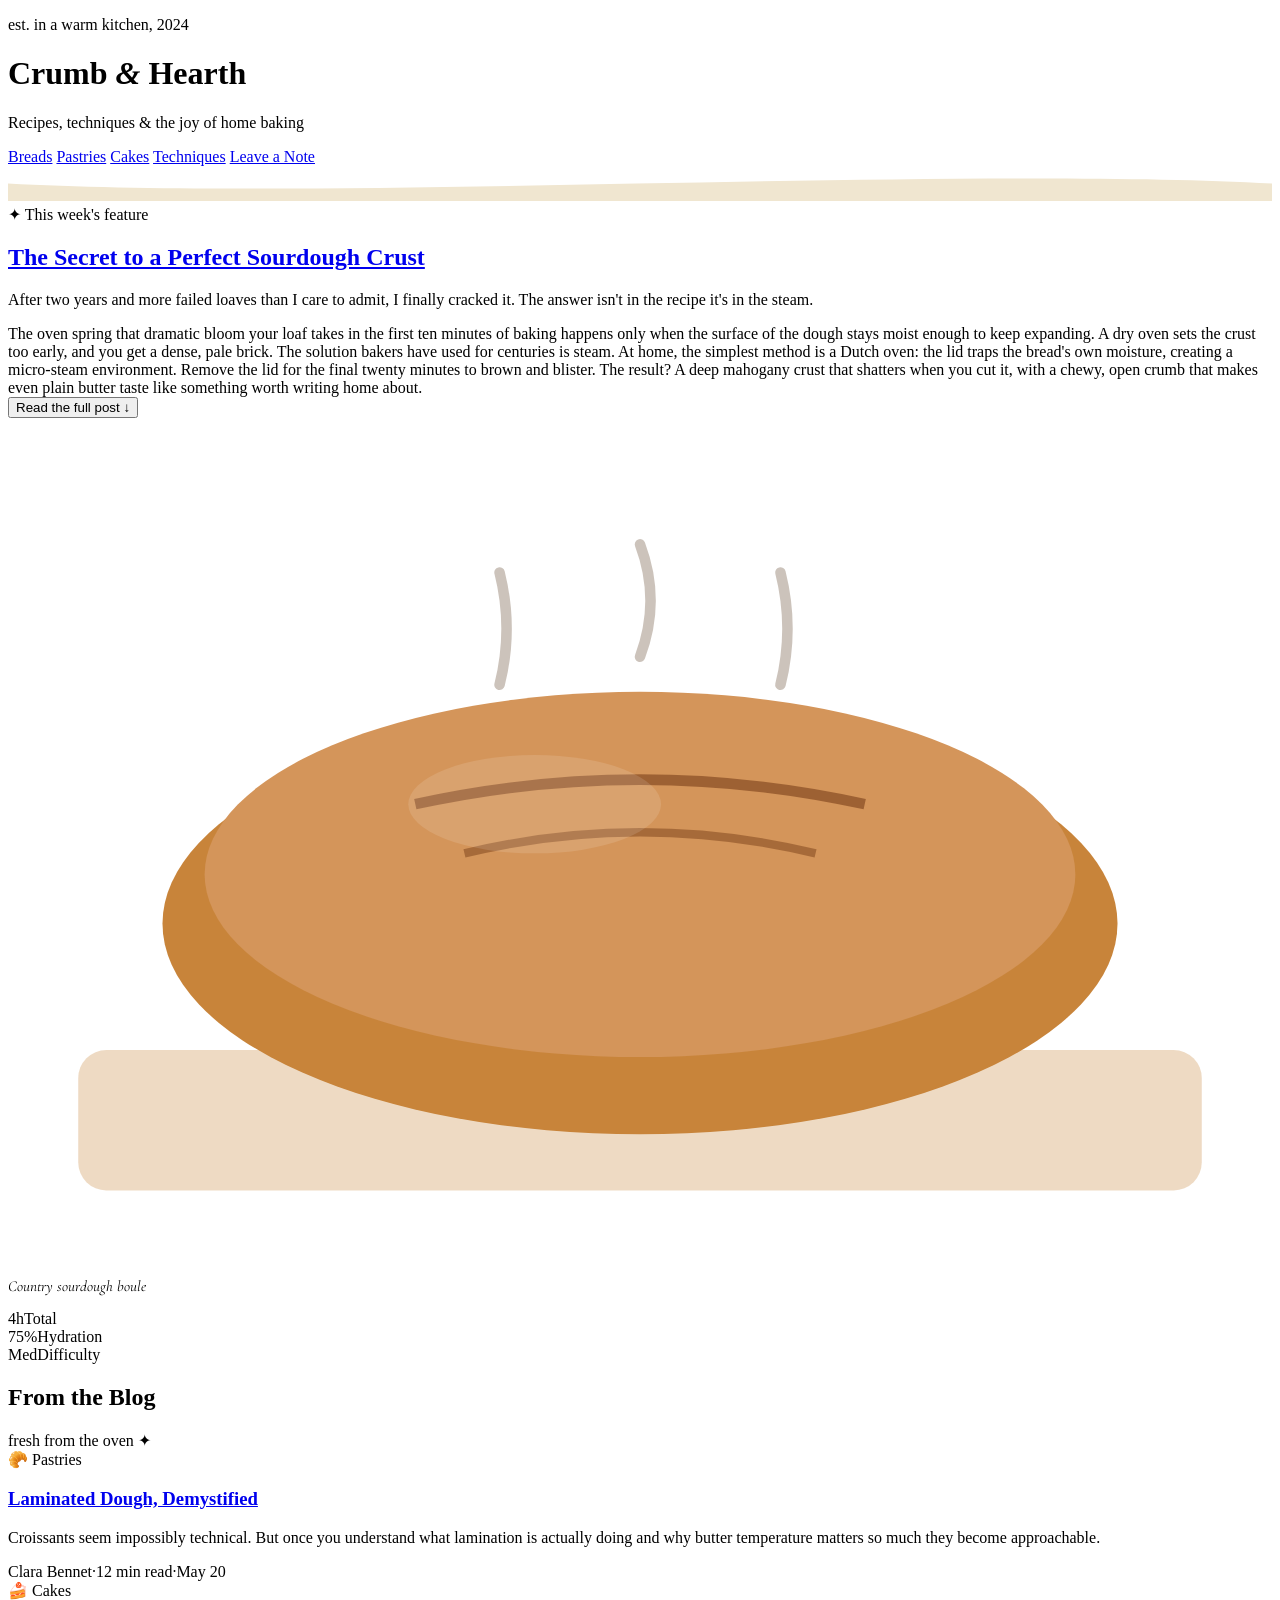
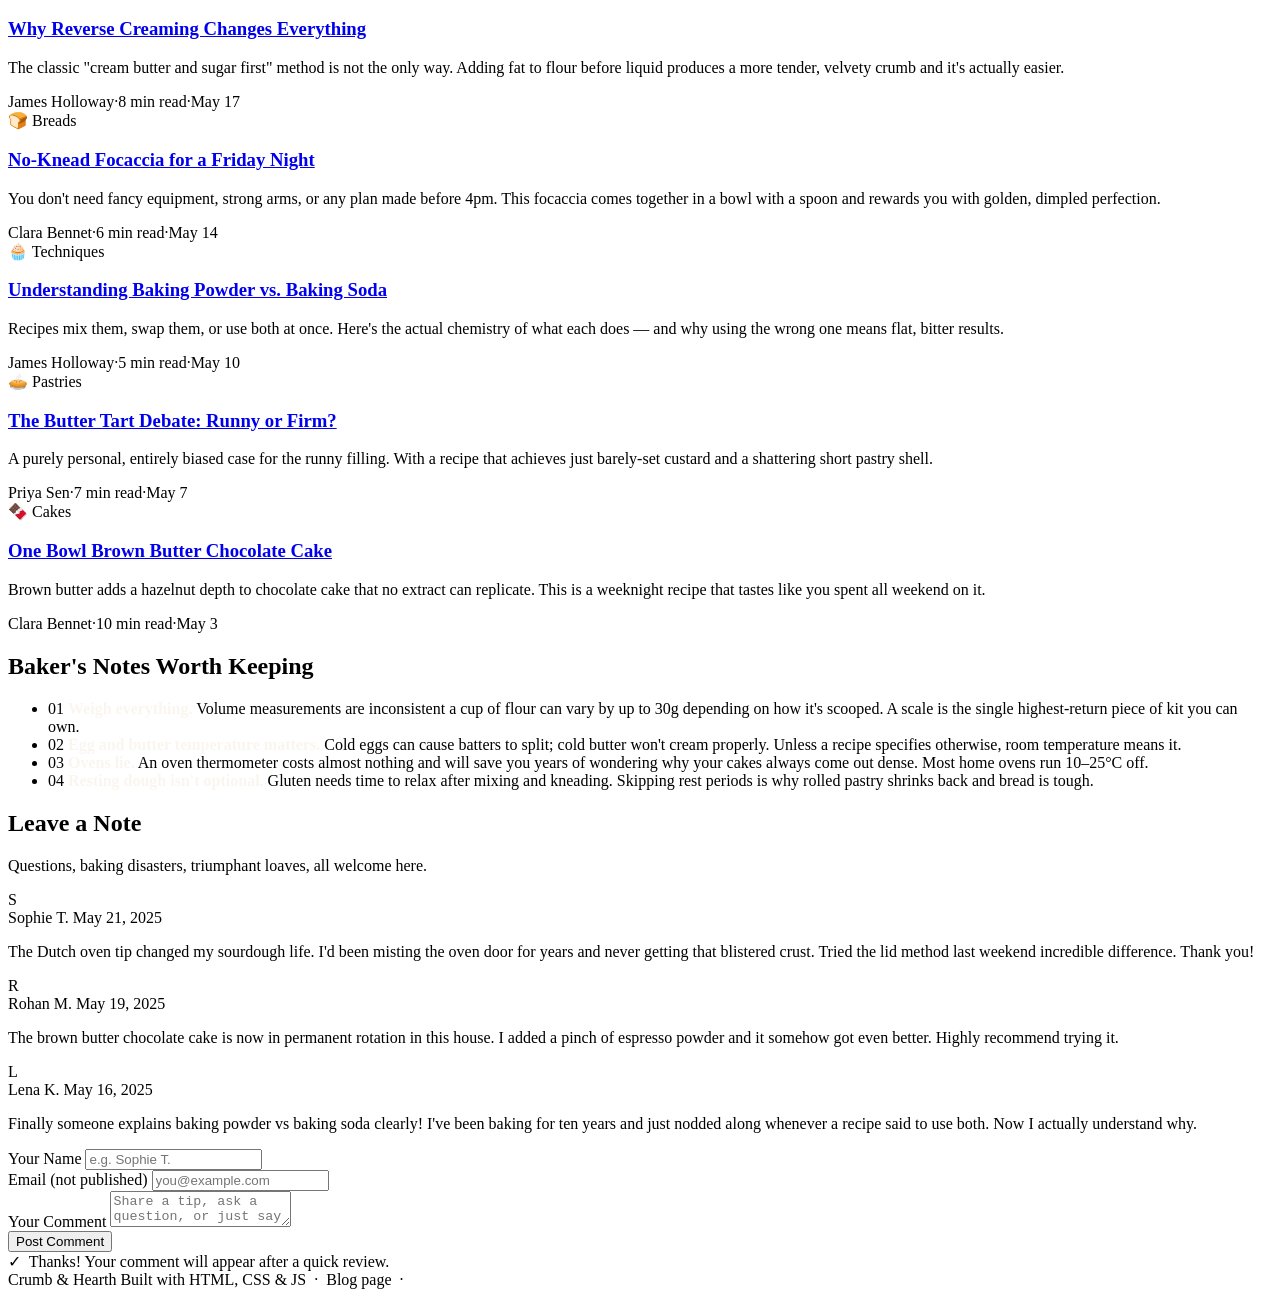
==== index.html @ c9cf41a8 "added the html" ====
<!doctype html>
<html lang="en">
  <head>
    <meta charset="UTF-8" />
    <meta name="viewport" content="width=device-width, initial-scale=1.0" />
    <title>Crumb & Hearth - A Baking Blog</title>
    <link rel="preconnect" href="https://fonts.googleapis.com" />
    <link
      href="https://fonts.googleapis.com/css2?family=Cormorant+Garamond:ital,wght@0,400;0,600;1,400;1,600&family=Lato:wght@300;400;700&family=Caveat:wght@500&display=swap"
      rel="stylesheet"
    />
    <link rel="stylesheet" href="style.css" />
  </head>
  <body>
    <!-- HEADER -->
    <header>
      <p class="header-eyebrow">est. in a warm kitchen, 2024</p>
      <h1>Crumb <em>&</em> Hearth</h1>
      <p class="sub">Recipes, techniques &amp; the joy of home baking</p>
      <nav>
        <a href="#">Breads</a>
        <a href="#">Pastries</a>
        <a href="#">Cakes</a>
        <a href="#">Techniques</a>
        <a href="#leave-a-note">Leave a Note</a>
      </nav>
      <svg
        class="wave-divider"
        viewBox="0 0 1440 40"
        preserveAspectRatio="none"
        xmlns="http://www.w3.org/2000/svg"
      >
        <path
          d="M0,20 C360,40 1080,0 1440,20 L1440,40 L0,40 Z"
          fill="#f0e6d0"
        />
      </svg>
    </header>

    <!-- HERO -->
    <section class="hero">
      <div class="hero-text">
        <span class="tag">✦ This week's feature</span>
        <h2>
          <a href="#" onclick="toggleFull(event, 'hero-full')"
            >The Secret to a Perfect Sourdough Crust</a
          >
        </h2>
        <p>
          After two years and more failed loaves than I care to admit, I finally
          cracked it. The answer isn't in the recipe it's in the steam.
        </p>
        <div class="post-full-text" id="hero-full">
          The oven spring that dramatic bloom your loaf takes in the first ten
          minutes of baking happens only when the surface of the dough stays
          moist enough to keep expanding. A dry oven sets the crust too early,
          and you get a dense, pale brick. The solution bakers have used for
          centuries is steam. At home, the simplest method is a Dutch oven: the
          lid traps the bread's own moisture, creating a micro-steam
          environment. Remove the lid for the final twenty minutes to brown and
          blister. The result? A deep mahogany crust that shatters when you cut
          it, with a chewy, open crumb that makes even plain butter taste like
          something worth writing home about.
        </div>
        <button
          class="read-btn"
          onclick="toggleFull(event, 'hero-full')"
          id="btn-hero-full"
        >
          Read the full post ↓
        </button>
      </div>
      <div class="hero-visual">
        <div class="bread-card">
          <!-- Illustrated sourdough loaf -->
          <svg viewBox="0 0 180 120" xmlns="http://www.w3.org/2000/svg">
            <!-- cutting board -->
            <rect
              x="10"
              y="90"
              width="160"
              height="20"
              rx="4"
              fill="#c8843a"
              opacity="0.3"
            />
            <!-- loaf body -->
            <ellipse cx="90" cy="72" rx="68" ry="30" fill="#c8843a" />
            <ellipse cx="90" cy="65" rx="62" ry="26" fill="#d4955a" />
            <!-- score marks -->
            <path
              d="M58,55 Q90,48 122,55"
              stroke="#7a4019"
              stroke-width="1.5"
              fill="none"
              opacity="0.6"
            />
            <path
              d="M65,62 Q90,56 115,62"
              stroke="#7a4019"
              stroke-width="1.2"
              fill="none"
              opacity="0.5"
            />
            <!-- highlight -->
            <ellipse
              cx="75"
              cy="55"
              rx="18"
              ry="7"
              fill="white"
              opacity="0.12"
            />
            <!-- steam wisps -->
            <path
              d="M70,38 Q72,30 70,22"
              stroke="#9a8878"
              stroke-width="1.5"
              fill="none"
              stroke-linecap="round"
              opacity="0.5"
            />
            <path
              d="M90,34 Q93,26 90,18"
              stroke="#9a8878"
              stroke-width="1.5"
              fill="none"
              stroke-linecap="round"
              opacity="0.5"
            />
            <path
              d="M110,38 Q112,30 110,22"
              stroke="#9a8878"
              stroke-width="1.5"
              fill="none"
              stroke-linecap="round"
              opacity="0.5"
            />
          </svg>
          <p
            style="
              font-family: &quot;Cormorant Garamond&quot;, serif;
              font-style: italic;
              font-size: 0.95rem;
              color: var(--muted);
              margin-top: 0.8rem;
            "
          >
            Country sourdough boule
          </p>
          <div class="recipe-stats">
            <div class="stat">
              <span class="val">4h</span><span class="lbl">Total</span>
            </div>
            <div class="stat">
              <span class="val">75%</span><span class="lbl">Hydration</span>
            </div>
            <div class="stat">
              <span class="val">Med</span><span class="lbl">Difficulty</span>
            </div>
          </div>
        </div>
      </div>
    </section>

    <!-- POST GRID -->
    <div class="section-header">
      <h2>From the Blog</h2>
      <div class="line"></div>
      <span class="handwritten">fresh from the oven ✦</span>
    </div>

    <section class="posts-grid">
      <article class="post-card">
        <span class="icon">🥐</span>
        <span class="category">Pastries</span>
        <h3><a href="#">Laminated Dough, Demystified</a></h3>
        <p>
          Croissants seem impossibly technical. But once you understand what
          lamination is actually doing and why butter temperature matters so
          much they become approachable.
        </p>
        <div class="meta">
          <span>Clara Bennet</span><span class="dot">·</span
          ><span>12 min read</span><span class="dot">·</span><span>May 20</span>
        </div>
      </article>

      <article class="post-card">
        <span class="icon">🍰</span>
        <span class="category">Cakes</span>
        <h3><a href="#">Why Reverse Creaming Changes Everything</a></h3>
        <p>
          The classic "cream butter and sugar first" method is not the only way.
          Adding fat to flour before liquid produces a more tender, velvety
          crumb and it's actually easier.
        </p>
        <div class="meta">
          <span>James Holloway</span><span class="dot">·</span
          ><span>8 min read</span><span class="dot">·</span><span>May 17</span>
        </div>
      </article>

      <article class="post-card">
        <span class="icon">🍞</span>
        <span class="category">Breads</span>
        <h3><a href="#">No-Knead Focaccia for a Friday Night</a></h3>
        <p>
          You don't need fancy equipment, strong arms, or any plan made before
          4pm. This focaccia comes together in a bowl with a spoon and rewards
          you with golden, dimpled perfection.
        </p>
        <div class="meta">
          <span>Clara Bennet</span><span class="dot">·</span
          ><span>6 min read</span><span class="dot">·</span><span>May 14</span>
        </div>
      </article>

      <article class="post-card">
        <span class="icon">🧁</span>
        <span class="category">Techniques</span>
        <h3><a href="#">Understanding Baking Powder vs. Baking Soda</a></h3>
        <p>
          Recipes mix them, swap them, or use both at once. Here's the actual
          chemistry of what each does — and why using the wrong one means flat,
          bitter results.
        </p>
        <div class="meta">
          <span>James Holloway</span><span class="dot">·</span
          ><span>5 min read</span><span class="dot">·</span><span>May 10</span>
        </div>
      </article>

      <article class="post-card">
        <span class="icon">🥧</span>
        <span class="category">Pastries</span>
        <h3><a href="#">The Butter Tart Debate: Runny or Firm?</a></h3>
        <p>
          A purely personal, entirely biased case for the runny filling. With a
          recipe that achieves just barely-set custard and a shattering short
          pastry shell.
        </p>
        <div class="meta">
          <span>Priya Sen</span><span class="dot">·</span><span>7 min read</span
          ><span class="dot">·</span><span>May 7</span>
        </div>
      </article>

      <article class="post-card">
        <span class="icon">🍫</span>
        <span class="category">Cakes</span>
        <h3><a href="#">One Bowl Brown Butter Chocolate Cake</a></h3>
        <p>
          Brown butter adds a hazelnut depth to chocolate cake that no extract
          can replicate. This is a weeknight recipe that tastes like you spent
          all weekend on it.
        </p>
        <div class="meta">
          <span>Clara Bennet</span><span class="dot">·</span
          ><span>10 min read</span><span class="dot">·</span><span>May 3</span>
        </div>
      </article>
    </section>

    <!-- TIPS BAND -->
    <section class="tips-band">
      <h2>Baker's Notes Worth Keeping</h2>
      <ul class="tips-list">
        <li>
          <span class="tip-num">01</span>
          <span
            ><strong style="color: #faf6ef">Weigh everything.</strong> Volume
            measurements are inconsistent a cup of flour can vary by up to 30g
            depending on how it's scooped. A scale is the single highest-return
            piece of kit you can own.</span
          >
        </li>
        <li>
          <span class="tip-num">02</span>
          <span
            ><strong style="color: #faf6ef"
              >Egg and butter temperature matters.</strong
            >
            Cold eggs can cause batters to split; cold butter won't cream
            properly. Unless a recipe specifies otherwise, room temperature
            means it.</span
          >
        </li>
        <li>
          <span class="tip-num">03</span>
          <span
            ><strong style="color: #faf6ef">Ovens lie.</strong> An oven
            thermometer costs almost nothing and will save you years of
            wondering why your cakes always come out dense. Most home ovens run
            10–25°C off.</span
          >
        </li>
        <li>
          <span class="tip-num">04</span>
          <span
            ><strong style="color: #faf6ef"
              >Resting dough isn't optional.</strong
            >
            Gluten needs time to relax after mixing and kneading. Skipping rest
            periods is why rolled pastry shrinks back and bread is tough.</span
          >
        </li>
      </ul>
    </section>

    <!-- COMMENTS -->
    <div id="leave-a-note">
      <div class="comment-wrap">
        <h2>Leave a Note</h2>
        <p class="subtext">
          Questions, baking disasters, triumphant loaves, all welcome here.
        </p>

        <div class="existing-comments" id="comments-list">
          <div class="comment-item">
            <div class="comment-header">
              <div class="c-avatar">S</div>
              <span class="c-name">Sophie T.</span>
              <span class="c-date">May 21, 2025</span>
            </div>
            <p class="c-body">
              The Dutch oven tip changed my sourdough life. I'd been misting the
              oven door for years and never getting that blistered crust. Tried
              the lid method last weekend incredible difference. Thank you!
            </p>
          </div>
          <div class="comment-item">
            <div class="comment-header">
              <div class="c-avatar">R</div>
              <span class="c-name">Rohan M.</span>
              <span class="c-date">May 19, 2025</span>
            </div>
            <p class="c-body">
              The brown butter chocolate cake is now in permanent rotation in
              this house. I added a pinch of espresso powder and it somehow got
              even better. Highly recommend trying it.
            </p>
          </div>
          <div class="comment-item">
            <div class="comment-header">
              <div class="c-avatar">L</div>
              <span class="c-name">Lena K.</span>
              <span class="c-date">May 16, 2025</span>
            </div>
            <p class="c-body">
              Finally someone explains baking powder vs baking soda clearly!
              I've been baking for ten years and just nodded along whenever a
              recipe said to use both. Now I actually understand why.
            </p>
          </div>
        </div>

        <form class="comment-form" onsubmit="postComment(event)">
          <div class="form-row">
            <div class="form-group">
              <label for="cname">Your Name</label>
              <input
                type="text"
                id="cname"
                placeholder="e.g. Sophie T."
                required
              />
            </div>
            <div class="form-group">
              <label for="cemail">Email (not published)</label>
              <input
                type="email"
                id="cemail"
                placeholder="you@example.com"
                required
              />
            </div>
          </div>
          <div class="form-group">
            <label for="cbody">Your Comment</label>
            <textarea
              id="cbody"
              placeholder="Share a tip, ask a question, or just say hello…"
              required
            ></textarea>
          </div>
          <button class="btn-post" type="submit">Post Comment</button>
          <div class="confirm" id="confirm">
            ✓ &nbsp;Thanks! Your comment will appear after a quick review.
          </div>
        </form>
      </div>
    </div>

    <!-- FOOTER -->
    <footer>
      <span class="footer-brand">Crumb &amp; Hearth</span>
      <span class="footer-note"
        >Built with HTML, CSS &amp; JS &nbsp;·&nbsp; Blog page &nbsp;·&nbsp;
        <span id="yr"></span
      ></span>
    </footer>

    <script src="script.js"></script>
  </body>
</html>
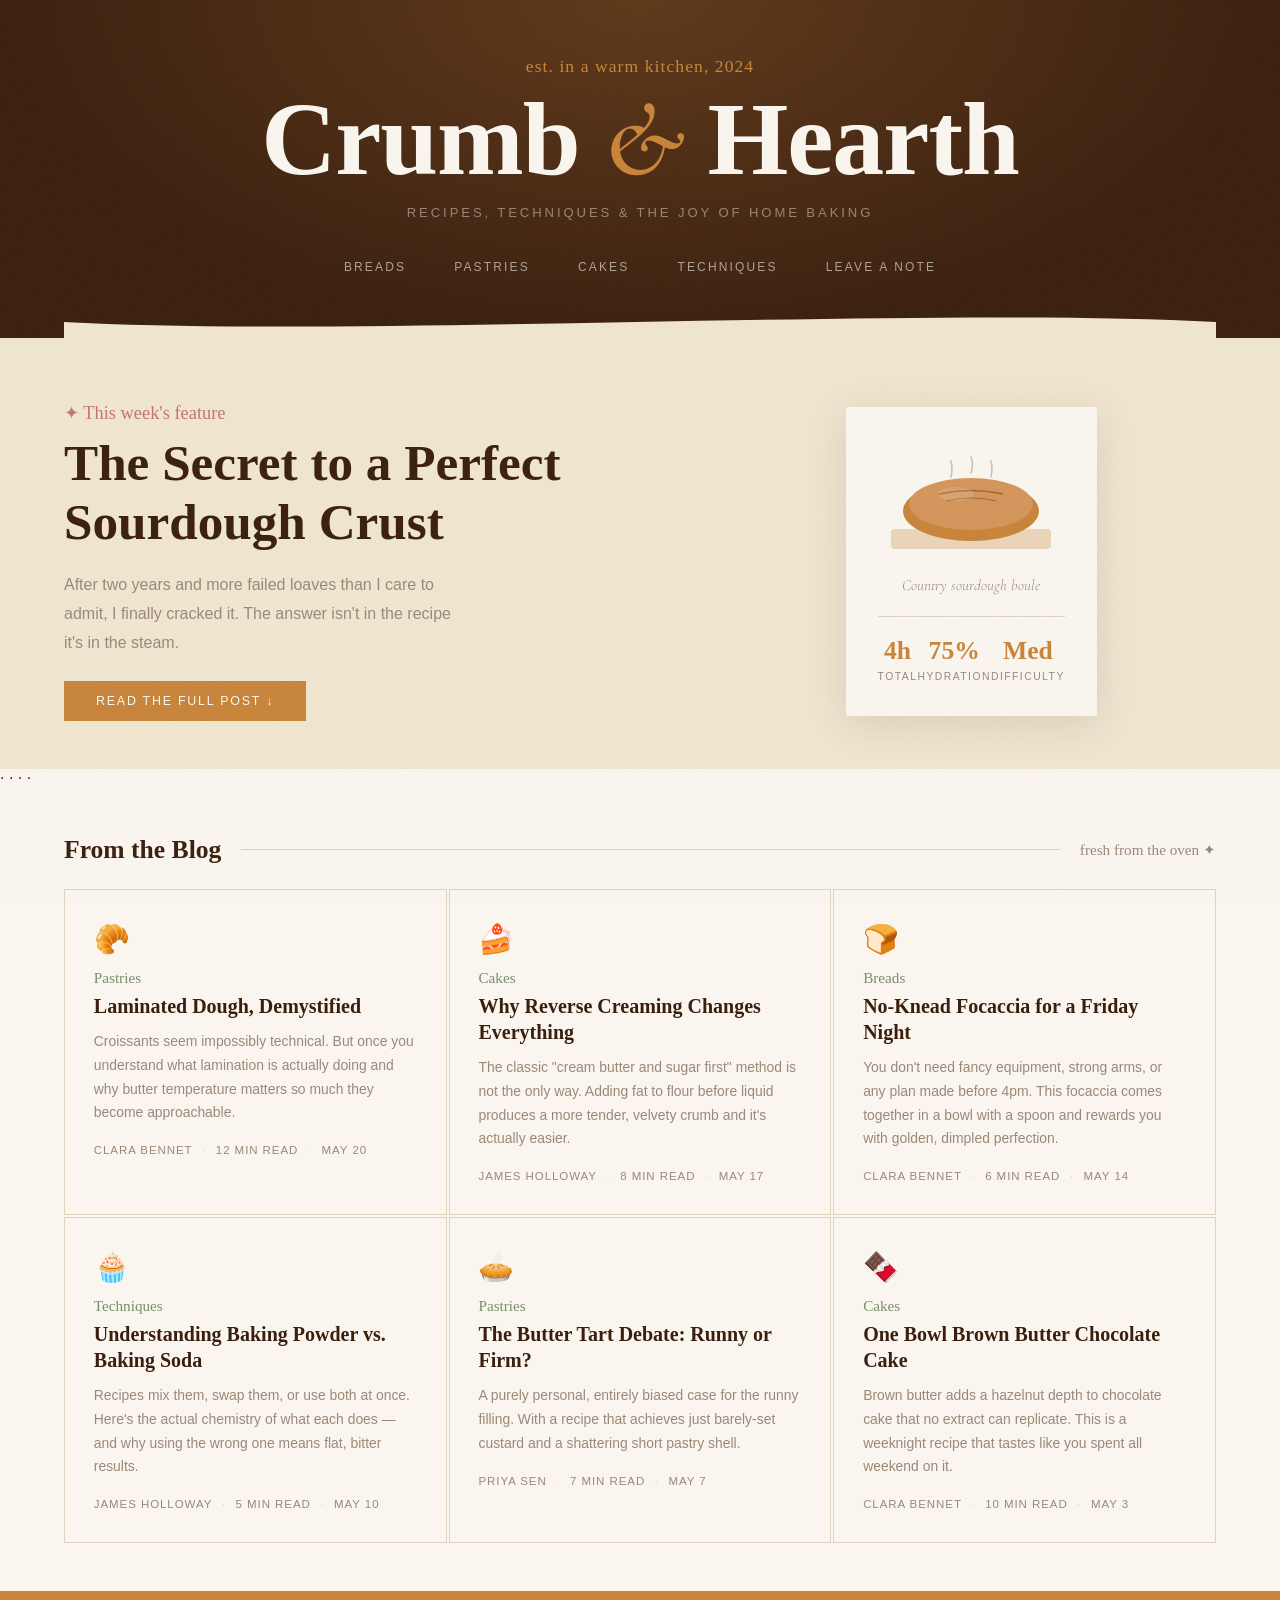
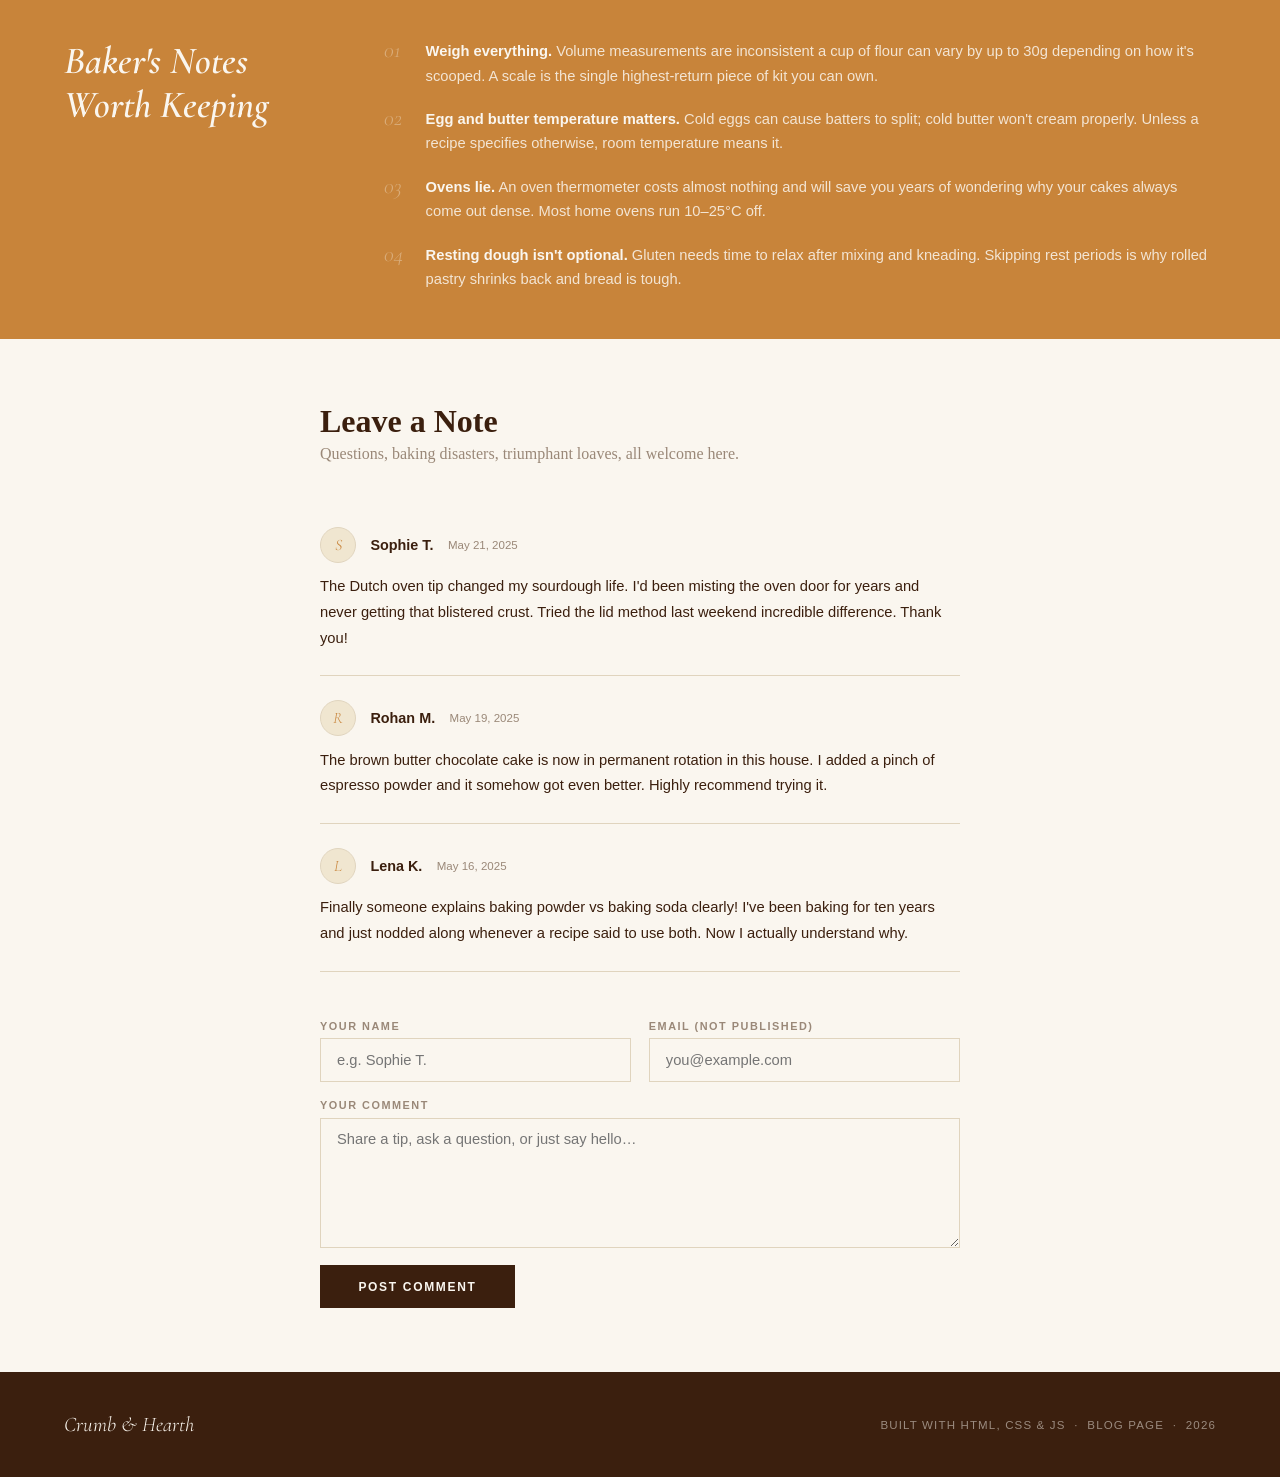
==== commit 2e11fc51: "Updated index.html" ====
--- a/index.html
+++ b/index.html
@@ -164,6 +164,19 @@
     </section>
 
     <!-- POST GRID -->
+
+    <div id="blog-stats" class="blog-stats">
+      <span class="stat-posts"></span>
+      <span class="stats-dot">·</span>
+      <span class="stat-mins"></span>
+      <span class="stats-dot">·</span>
+      <span class="stat-avg"></span>
+      <span class="stats-dot">·</span>
+      <span class="stat-age"></span>
+      <span class="stats-dot">·</span>
+      <span class="stat-longest"></span>
+    </div>
+
     <div class="section-header">
       <h2>From the Blog</h2>
       <div class="line"></div>
--- a/style.css
+++ b/style.css
@@ -0,0 +1,618 @@
+:root {
+  --flour: #faf6ef;
+  --dough: #f0e6d0;
+  --crust: #c8843a;
+  --burnt: #7a4019;
+  --chocolate: #3b1f0e;
+  --sage: #7a8c6e;
+  --rose: #c4756a;
+  --muted: #9a8878;
+  --rule: #e0d4be;
+}
+
+*,
+*::before,
+*::after {
+  box-sizing: border-box;
+  margin: 0;
+  padding: 0;
+}
+
+html {
+  scroll-behavior: smooth;
+}
+
+body {
+  background: var(--flour);
+  color: var(--chocolate);
+  font-family: "Lato", sans-serif;
+  font-weight: 300;
+  overflow-x: hidden;
+}
+
+/*GRAIN TEXTURE*/
+body::after {
+  content: "";
+  position: fixed;
+  inset: 0;
+  pointer-events: none;
+  z-index: 999;
+  background-image: url("data:image/svg+xml,%3Csvg viewBox='0 0 512 512' xmlns='http://www.w3.org/2000/svg'%3E%3Cfilter id='g'%3E%3CfeTurbulence type='fractalNoise' baseFrequency='0.75' numOctaves='4' stitchTiles='stitch'/%3E%3C/filter%3E%3Crect width='100%25' height='100%25' filter='url(%23g)' opacity='0.035'/%3E%3C/svg%3E");
+}
+
+/*WAVY DIVIDER SVG*/
+.wave-divider {
+  display: block;
+  width: 100%;
+  line-height: 0;
+}
+
+/*HEADER*/
+header {
+  background: var(--chocolate);
+  color: var(--flour);
+  text-align: center;
+  padding: 3.5rem clamp(1.5rem, 5vw, 4rem) 0;
+  position: relative;
+  overflow: hidden;
+}
+header::before {
+  content: "";
+  position: absolute;
+  inset: 0;
+  background: radial-gradient(
+    ellipse at 50% 0%,
+    rgba(200, 132, 58, 0.25) 0%,
+    transparent 70%
+  );
+  pointer-events: none;
+}
+.header-eyebrow {
+  font-family: "Caveat", cursive;
+  font-size: 1.1rem;
+  color: var(--crust);
+  letter-spacing: 0.06em;
+  margin-bottom: 0.6rem;
+  opacity: 0;
+  animation: fadeDown 0.6s 0.1s ease forwards;
+}
+header h1 {
+  font-family: "Cormorant Garamond", serif;
+  font-size: clamp(3.2rem, 9vw, 6.5rem);
+  font-weight: 600;
+  letter-spacing: -0.01em;
+  line-height: 1;
+  color: var(--flour);
+  opacity: 0;
+  animation: fadeDown 0.7s 0.2s ease forwards;
+}
+header h1 em {
+  font-style: italic;
+  color: var(--crust);
+}
+header .sub {
+  font-size: 0.82rem;
+  letter-spacing: 0.22em;
+  text-transform: uppercase;
+  color: rgba(250, 246, 239, 0.45);
+  margin-top: 0.8rem;
+  opacity: 0;
+  animation: fadeDown 0.7s 0.35s ease forwards;
+}
+nav {
+  display: flex;
+  justify-content: center;
+  gap: clamp(1.5rem, 4vw, 3rem);
+  margin-top: 2.5rem;
+  padding-bottom: 2rem;
+  opacity: 0;
+  animation: fadeDown 0.6s 0.45s ease forwards;
+}
+nav a {
+  font-size: 0.75rem;
+  letter-spacing: 0.18em;
+  text-transform: uppercase;
+  color: rgba(250, 246, 239, 0.6);
+  text-decoration: none;
+  font-weight: 400;
+  transition: color 0.2s;
+}
+nav a:hover {
+  color: var(--crust);
+}
+
+/*HERO*/
+.hero {
+  background: var(--dough);
+  padding: 4rem clamp(1.5rem, 5vw, 4rem) 3rem;
+  display: grid;
+  grid-template-columns: 1.1fr 0.9fr;
+  gap: 4rem;
+  align-items: center;
+}
+.hero-text .tag {
+  font-family: "Caveat", cursive;
+  font-size: 1.15rem;
+  color: var(--rose);
+  margin-bottom: 0.6rem;
+  display: block;
+}
+.hero-text h2 {
+  font-family: "Cormorant Garamond", serif;
+  font-size: clamp(2rem, 4.5vw, 3.2rem);
+  font-weight: 600;
+  line-height: 1.15;
+  opacity: 0;
+  animation: fadeUp 0.7s 0.5s ease forwards;
+}
+.hero-text h2 a {
+  text-decoration: none;
+  color: var(--chocolate);
+}
+.hero-text h2 a:hover {
+  color: var(--crust);
+}
+.hero-text p {
+  font-size: 1rem;
+  line-height: 1.8;
+  color: var(--muted);
+  margin-top: 1.2rem;
+  max-width: 44ch;
+  opacity: 0;
+  animation: fadeUp 0.7s 0.65s ease forwards;
+}
+.post-full-text {
+  max-height: 0;
+  overflow: hidden;
+  transition: max-height 0.5s ease;
+  font-size: 0.95rem;
+  line-height: 1.8;
+  color: var(--muted);
+}
+.post-full-text.open {
+  max-height: 800px;
+  margin-top: 1rem;
+}
+.read-btn {
+  margin-top: 1.5rem;
+  display: inline-block;
+  background: var(--crust);
+  color: var(--flour);
+  border: none;
+  padding: 0.8rem 2rem;
+  font-family: "Lato", sans-serif;
+  font-size: 0.78rem;
+  letter-spacing: 0.14em;
+  text-transform: uppercase;
+  cursor: pointer;
+  transition: background 0.25s;
+  opacity: 0;
+  animation: fadeUp 0.6s 0.8s ease forwards;
+}
+.read-btn:hover {
+  background: var(--burnt);
+}
+
+/*illustrated loaf SVG card*/
+.hero-visual {
+  display: flex;
+  align-items: center;
+  justify-content: center;
+  opacity: 0;
+  animation: fadeUp 0.8s 0.4s ease forwards;
+}
+.bread-card {
+  background: var(--flour);
+  border-radius: 2px;
+  padding: 2rem;
+  box-shadow: 0 8px 40px rgba(59, 31, 14, 0.12);
+  text-align: center;
+  max-width: 300px;
+}
+.bread-card svg {
+  width: 180px;
+  height: 120px;
+}
+.bread-card .recipe-stats {
+  display: flex;
+  justify-content: space-around;
+  border-top: 1px solid var(--rule);
+  margin-top: 1.4rem;
+  padding-top: 1.2rem;
+}
+.bread-card .stat {
+  text-align: center;
+}
+.bread-card .stat .val {
+  font-family: "Cormorant Garamond", serif;
+  font-size: 1.6rem;
+  font-weight: 600;
+  color: var(--crust);
+  display: block;
+}
+.bread-card .stat .lbl {
+  font-size: 0.65rem;
+  letter-spacing: 0.14em;
+  text-transform: uppercase;
+  color: var(--muted);
+}
+
+/*RECIPE GRID*/
+.section-header {
+  display: flex;
+  align-items: center;
+  gap: 1.2rem;
+  padding: 3rem clamp(1.5rem, 5vw, 4rem) 1.5rem;
+}
+.section-header h2 {
+  font-family: "Cormorant Garamond", serif;
+  font-size: 1.6rem;
+  font-weight: 600;
+  white-space: nowrap;
+}
+.section-header .line {
+  flex: 1;
+  height: 1px;
+  background: var(--rule);
+}
+.section-header .handwritten {
+  font-family: "Caveat", cursive;
+  font-size: 0.95rem;
+  color: var(--muted);
+  white-space: nowrap;
+}
+
+.posts-grid {
+  display: grid;
+  grid-template-columns: repeat(3, 1fr);
+  gap: 2px;
+  padding: 0 clamp(1.5rem, 5vw, 4rem) 3rem;
+}
+.post-card {
+  background: var(--flour);
+  padding: 2rem 1.8rem;
+  border: 1px solid var(--rule);
+  transition:
+    transform 0.25s,
+    box-shadow 0.25s;
+  opacity: 0;
+  animation: fadeUp 0.5s ease forwards;
+  cursor: pointer;
+}
+.post-card:nth-child(1) {
+  animation-delay: 0.05s;
+}
+.post-card:nth-child(2) {
+  animation-delay: 0.15s;
+}
+.post-card:nth-child(3) {
+  animation-delay: 0.25s;
+}
+.post-card:nth-child(4) {
+  animation-delay: 0.35s;
+}
+.post-card:nth-child(5) {
+  animation-delay: 0.45s;
+}
+.post-card:nth-child(6) {
+  animation-delay: 0.55s;
+}
+.post-card:hover {
+  transform: translateY(-4px);
+  box-shadow: 0 10px 30px rgba(59, 31, 14, 0.1);
+}
+
+.post-card .icon {
+  font-size: 1.8rem;
+  margin-bottom: 0.8rem;
+  display: block;
+}
+.post-card .category {
+  font-family: "Caveat", cursive;
+  font-size: 0.95rem;
+  color: var(--sage);
+  display: block;
+  margin-bottom: 0.4rem;
+}
+.post-card h3 {
+  font-family: "Cormorant Garamond", serif;
+  font-size: 1.25rem;
+  font-weight: 600;
+  line-height: 1.3;
+  margin-bottom: 0.7rem;
+}
+.post-card h3 a {
+  text-decoration: none;
+  color: var(--chocolate);
+}
+.post-card h3 a:hover {
+  color: var(--crust);
+}
+.post-card p {
+  font-size: 0.87rem;
+  line-height: 1.7;
+  color: var(--muted);
+}
+.post-card .meta {
+  margin-top: 1.2rem;
+  font-size: 0.72rem;
+  letter-spacing: 0.08em;
+  text-transform: uppercase;
+  color: var(--muted);
+  display: flex;
+  gap: 0.6rem;
+  align-items: center;
+}
+.post-card .meta .dot {
+  color: var(--rule);
+}
+
+/*TIPS BAND*/
+.tips-band {
+  background: var(--crust);
+  color: var(--flour);
+  padding: 3rem clamp(1.5rem, 5vw, 4rem);
+  display: grid;
+  grid-template-columns: auto 1fr;
+  gap: 3rem;
+  align-items: start;
+}
+.tips-band h2 {
+  font-family: "Cormorant Garamond", serif;
+  font-size: clamp(1.8rem, 3vw, 2.4rem);
+  font-weight: 600;
+  font-style: italic;
+  line-height: 1.15;
+  max-width: 16ch;
+}
+.tips-list {
+  list-style: none;
+  display: flex;
+  flex-direction: column;
+  gap: 1.2rem;
+}
+.tips-list li {
+  display: flex;
+  gap: 1rem;
+  align-items: flex-start;
+  font-size: 0.92rem;
+  line-height: 1.65;
+  color: rgba(250, 246, 239, 0.85);
+  opacity: 0;
+  animation: fadeUp 0.4s ease forwards;
+}
+.tips-list li:nth-child(1) {
+  animation-delay: 0.1s;
+}
+.tips-list li:nth-child(2) {
+  animation-delay: 0.2s;
+}
+.tips-list li:nth-child(3) {
+  animation-delay: 0.3s;
+}
+.tips-list li:nth-child(4) {
+  animation-delay: 0.4s;
+}
+.tips-list li .tip-num {
+  font-family: "Cormorant Garamond", serif;
+  font-size: 1.4rem;
+  font-style: italic;
+  color: rgba(250, 246, 239, 0.35);
+  line-height: 1;
+  min-width: 1.6rem;
+}
+
+/*COMMENT SECTION*/
+.comment-wrap {
+  max-width: 720px;
+  margin: 0 auto;
+  padding: 4rem clamp(1.5rem, 5vw, 2.5rem);
+}
+.comment-wrap > h2 {
+  font-family: "Cormorant Garamond", serif;
+  font-size: 2rem;
+  font-weight: 600;
+  margin-bottom: 0.3rem;
+}
+.comment-wrap > .subtext {
+  font-family: "Caveat", cursive;
+  font-size: 1rem;
+  color: var(--muted);
+  margin-bottom: 2.5rem;
+}
+.existing-comments {
+  margin-bottom: 3rem;
+}
+.comment-item {
+  padding: 1.5rem 0;
+  border-bottom: 1px solid var(--rule);
+  opacity: 0;
+  animation: fadeUp 0.4s ease forwards;
+}
+.comment-item:nth-child(1) {
+  animation-delay: 0.1s;
+}
+.comment-item:nth-child(2) {
+  animation-delay: 0.2s;
+}
+.comment-item:nth-child(3) {
+  animation-delay: 0.3s;
+}
+.comment-header {
+  display: flex;
+  align-items: center;
+  gap: 0.9rem;
+  margin-bottom: 0.7rem;
+}
+.c-avatar {
+  width: 36px;
+  height: 36px;
+  border-radius: 50%;
+  background: var(--dough);
+  border: 1px solid var(--rule);
+  display: flex;
+  align-items: center;
+  justify-content: center;
+  font-family: "Cormorant Garamond", serif;
+  font-size: 1rem;
+  font-style: italic;
+  color: var(--crust);
+}
+.c-name {
+  font-weight: 700;
+  font-size: 0.9rem;
+}
+.c-date {
+  font-size: 0.72rem;
+  color: var(--muted);
+}
+.c-body {
+  font-size: 0.92rem;
+  line-height: 1.75;
+  color: var(--chocolate);
+}
+
+/*Comment Form*/
+.comment-form {
+  display: flex;
+  flex-direction: column;
+  gap: 1.1rem;
+}
+.form-row {
+  display: grid;
+  grid-template-columns: 1fr 1fr;
+  gap: 1.1rem;
+}
+.form-group {
+  display: flex;
+  flex-direction: column;
+  gap: 0.4rem;
+}
+.form-group label {
+  font-size: 0.68rem;
+  letter-spacing: 0.14em;
+  text-transform: uppercase;
+  color: var(--muted);
+  font-weight: 700;
+}
+.form-group input,
+.form-group textarea {
+  background: var(--flour);
+  border: 1px solid var(--rule);
+  color: var(--chocolate);
+  font-family: "Lato", sans-serif;
+  font-size: 0.92rem;
+  padding: 0.8rem 1rem;
+  outline: none;
+  transition:
+    border-color 0.2s,
+    background 0.2s;
+  resize: vertical;
+}
+.form-group input:focus,
+.form-group textarea:focus {
+  border-color: var(--crust);
+  background: #fff;
+}
+.form-group textarea {
+  min-height: 130px;
+}
+.btn-post {
+  align-self: flex-start;
+  background: var(--chocolate);
+  color: var(--flour);
+  border: none;
+  padding: 0.9rem 2.4rem;
+  font-family: "Lato", sans-serif;
+  font-size: 0.75rem;
+  letter-spacing: 0.14em;
+  text-transform: uppercase;
+  cursor: pointer;
+  transition: background 0.2s;
+  font-weight: 700;
+}
+.btn-post:hover {
+  background: var(--burnt);
+}
+.confirm {
+  display: none;
+  background: var(--dough);
+  border-left: 3px solid var(--sage);
+  padding: 1rem 1.2rem;
+  font-size: 0.88rem;
+  color: var(--chocolate);
+  margin-top: 0.5rem;
+}
+.confirm.show {
+  display: block;
+}
+
+/*FOOTER*/
+footer {
+  background: var(--chocolate);
+  color: rgba(250, 246, 239, 0.5);
+  padding: 2.5rem clamp(1.5rem, 5vw, 4rem);
+  display: flex;
+  justify-content: space-between;
+  align-items: center;
+  flex-wrap: wrap;
+  gap: 1rem;
+}
+.footer-brand {
+  font-family: "Cormorant Garamond", serif;
+  font-size: 1.3rem;
+  font-style: italic;
+  color: var(--flour);
+}
+.footer-note {
+  font-size: 0.72rem;
+  letter-spacing: 0.1em;
+  text-transform: uppercase;
+}
+
+/*ANIMATIONS*/
+@keyframes fadeDown {
+  from {
+    opacity: 0;
+    transform: translateY(-14px);
+  }
+  to {
+    opacity: 1;
+    transform: translateY(0);
+  }
+}
+@keyframes fadeUp {
+  from {
+    opacity: 0;
+    transform: translateY(16px);
+  }
+  to {
+    opacity: 1;
+    transform: translateY(0);
+  }
+}
+
+/*RESPONSIVE*/
+@media (max-width: 860px) {
+  .hero {
+    grid-template-columns: 1fr;
+  }
+  .hero-visual {
+    display: none;
+  }
+  .posts-grid {
+    grid-template-columns: 1fr 1fr;
+  }
+  .tips-band {
+    grid-template-columns: 1fr;
+    gap: 1.5rem;
+  }
+  .form-row {
+    grid-template-columns: 1fr;
+  }
+}
+@media (max-width: 540px) {
+  .posts-grid {
+    grid-template-columns: 1fr;
+  }
+}
